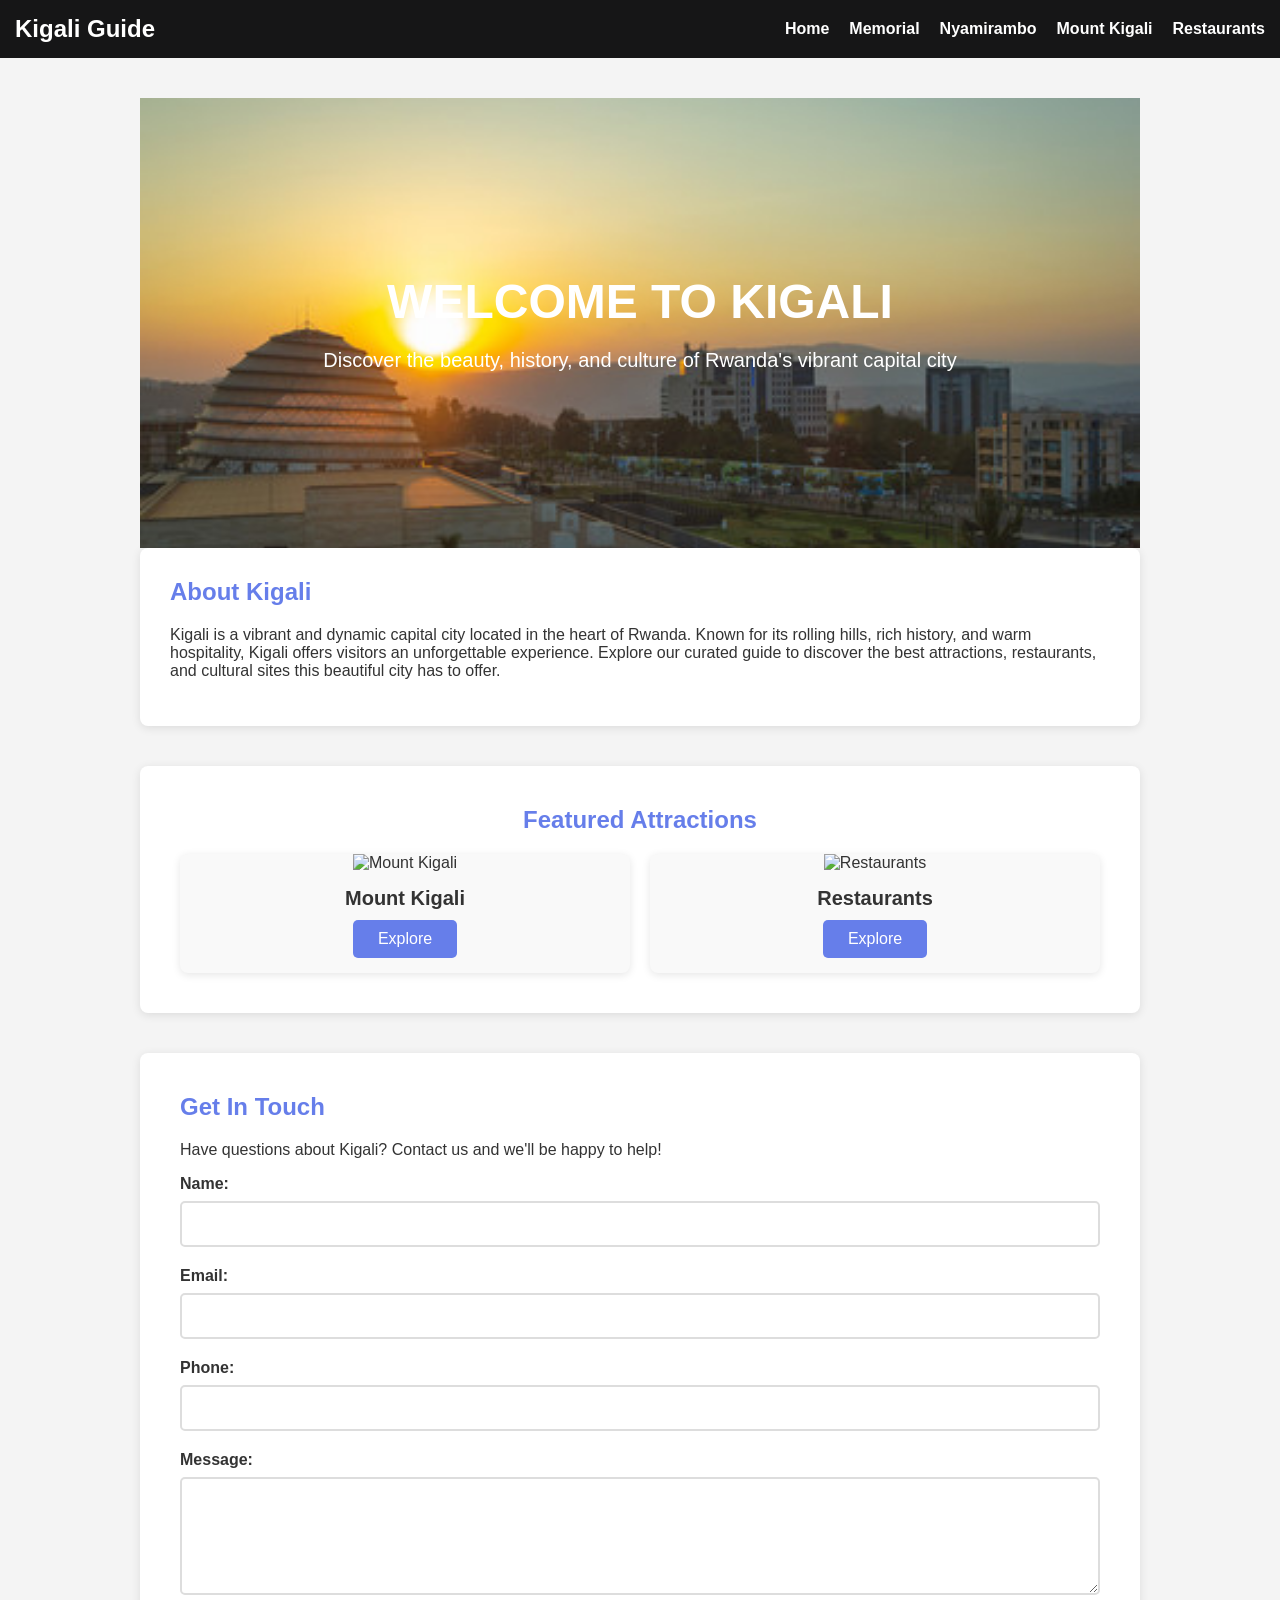
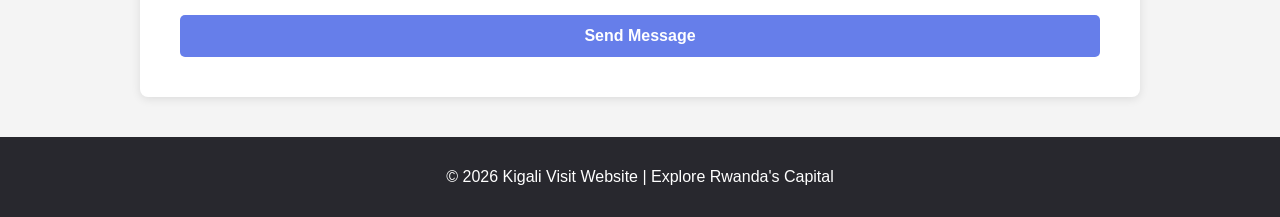
==== index.html @ 748079bb "i made some changes" ====
<!DOCTYPE html>
<html lang="en">
<head>
    <meta charset="UTF-8">
    <title>Kigali Tourism Website</title>
    <link rel="stylesheet" href="index.css">
</head>
<body>

<body>

<div class="page-container">

    <nav>
        <h2>Kigali Guide</h2>
        <div class="links">
            <a href="index.html">Home</a>
            <a href="memorial.html">Memorial</a>
            <a href="nyamirambo.html">Nyamirambo</a>
            <a href="mount.html">Mount Kigali</a>
            <a href="restaurants.html">Restaurants</a>
        </div>
    </nav>

    <main class="home-content">
        <section class="hero">
            <h1>WELCOME TO KIGALI</h1>
            <p>Discover the beauty, history, and culture of Rwanda's vibrant capital city</p>
        </section>

        <section class="content-section">
            <h2>About Kigali</h2>
            <p>Kigali is a vibrant and dynamic capital city located in the heart of Rwanda. Known for its rolling hills, rich history, and warm hospitality, Kigali offers visitors an unforgettable experience. Explore our curated guide to discover the best attractions, restaurants, and cultural sites this beautiful city has to offer.</p>
        </section>

        <section class="attractions-section">
            <h2>Featured Attractions</h2>
            <div class="cards-container">
                <div class="card">
                    <img src="images/mount.jpg" alt="Mount Kigali">
                    <h3>Mount Kigali</h3>
                    <a href="mount.html">Explore</a>
                </div>

                <div class="card">
                    <img src="images/restaurant.jpg" alt="Restaurants">
                    <h3>Restaurants</h3>
                    <a href="restaurants.html">Explore</a>
                </div>
            </div>
        </section>

        <section class="contact-form-section">
            <h2>Get In Touch</h2>
            <p>Have questions about Kigali? Contact us and we'll be happy to help!</p>
            <form class="contact-form">
                <div class="form-group">
                    <label for="name">Name:</label>
                    <input type="text" id="name" name="name" required>
                </div>
                <div class="form-group">
                    <label for="email">Email:</label>
                    <input type="email" id="email" name="email" required>
                </div>
                <div class="form-group">
                    <label for="phone">Phone:</label>
                    <input type="tel" id="phone" name="phone">
                </div>
                <div class="form-group">
                    <label for="message">Message:</label>
                    <textarea id="message" name="message" rows="5" required></textarea>
                </div>
                <button type="submit" class="submit-btn">Send Message</button>
            </form>
        </section>
    </main>
    
    

    <footer>
        <p>© 2026 Kigali Visit Website | Explore Rwanda's Capital</p>
    </footer>

</div>

</body>
---- index.css ----
body {
    font-family: Arial, sans-serif;
    margin: 0;
    background-color: #f4f4f4;
    color: #333;
}


nav {
    display: flex;
    justify-content: space-between;
    align-items: center;
    background-color: #161617;
    padding: 15px;
}

nav h2 {
    color: white;
    margin: 0;
}

nav .links {
    display: flex;
    gap: 20px;
}

nav a {
    color: white;
    text-decoration: none;
    font-weight: bold;
}


nav a:hover {
    color: rgb(133, 186, 222);
}

html, body {
    height: 100%;
    margin: 0;
}


.page-container {
    display: flex;
    flex-direction: column;
    min-height: 100vh;
}


main {
    flex: 1;
    padding: 40px;
    max-width: 1000px;
    margin: 0 auto;
    width: 100%;
}



.hero {
    height: 50vh; 
    background-image: url("kigali/Kigali-image.jpg");
    background-size: cover;
    background-position: center;
    background-repeat: no-repeat;

    /* Center text */
    display: flex;
    flex-direction: column;
    justify-content: center;
    align-items: center;

    text-align: center;
    color: white;
}

.hero h1 {
    font-size: 48px;
    margin: 0 0 20px 0;
}

.hero p {
    font-size: 20px;
    margin: 0;
}

.content-section {
    margin-bottom: 40px;
    background-color: white;
    padding: 30px;
    border-radius: 8px;
    box-shadow: 0 2px 10px rgba(0, 0, 0, 0.1);
}

.content-section h2 {
    color: #667eea;
    margin-top: 0;
}

.attractions-section {
    background-color: white;
    padding: 40px;
    border-radius: 8px;
    box-shadow: 0 2px 10px rgba(0, 0, 0, 0.1);
    margin-bottom: 40px;
}

.attractions-section h2 {
    color: #667eea;
    margin-top: 0;
    text-align: center;
}

.cards-container {
    display: grid;
    grid-template-columns: repeat(auto-fit, minmax(250px, 1fr));
    gap: 20px;
    margin-top: 20px;
}

.card {
    background-color: #f9f9f9;
    border-radius: 8px;
    overflow: hidden;
    box-shadow: 0 2px 8px rgba(0, 0, 0, 0.1);
    transition: transform 0.3s, box-shadow 0.3s;
    text-align: center;
}

.card:hover {
    transform: translateY(-5px);
    box-shadow: 0 4px 15px rgba(0, 0, 0, 0.2);
}

.card img {
    width: 100%;
    height: 200px;
    object-fit: cover;
}

.card .placeholder-image {
    width: 100%;
    height: 200px;
    border: none;
    border-radius: 0;
    margin: 0;
}

.card h3 {
    color: #333;
    padding: 15px 10px 10px 10px;
    margin: 0;
    font-size: 20px;
}

.card a {
    display: inline-block;
    color: white;
    background-color: #667eea;
    padding: 10px 25px;
    border-radius: 5px;
    text-decoration: none;
    margin-bottom: 15px;
    transition: background-color 0.3s;
}

.card a:hover {
    background-color: #764ba2;
}

.contact-form-section {
    background-color: white;
    padding: 40px;
    border-radius: 8px;
    box-shadow: 0 2px 10px rgba(0, 0, 0, 0.1);
}

.contact-form-section h2 {
    color: #667eea;
    margin-top: 0;
}

.contact-form {
    display: flex;
    flex-direction: column;
    gap: 20px;
}

.form-group {
    display: flex;
    flex-direction: column;
}

.form-group label {
    margin-bottom: 8px;
    font-weight: bold;
    color: #333;
}

.form-group input,
.form-group textarea {
    padding: 12px;
    border: 2px solid #ddd;
    border-radius: 5px;
    font-family: Arial, sans-serif;
    font-size: 16px;
    transition: border-color 0.3s;
}

.form-group input:focus,
.form-group textarea:focus {
    outline: none;
    border-color: #667eea;
}

.submit-btn {
    background-color: #667eea;
    color: white;
    padding: 12px 30px;
    border: none;
    border-radius: 5px;
    font-size: 16px;
    font-weight: bold;
    cursor: pointer;
    transition: background-color 0.3s;
}

.submit-btn:hover {
    background-color: #764ba2;
}

/* Placeholder Styles */
.placeholder {
    background-color: #e8e8e8;
    border: 2px dashed #999;
    border-radius: 8px;
    padding: 40px;
    text-align: center;
    color: #666;
    margin: 20px 0;
    font-size: 16px;
}

.placeholder-image {
    background-color: #d3d3d3;
    border: 2px dashed #999;
    border-radius: 8px;
    width: 100%;
    height: 250px;
    display: flex;
    align-items: center;
    justify-content: center;
    color: #999;
    font-size: 18px;
    margin: 10px 0;
}

footer {
    margin-top: auto;
    background-color: #28282e;
    color: white;
    text-align: center;
    padding: 15px;
}
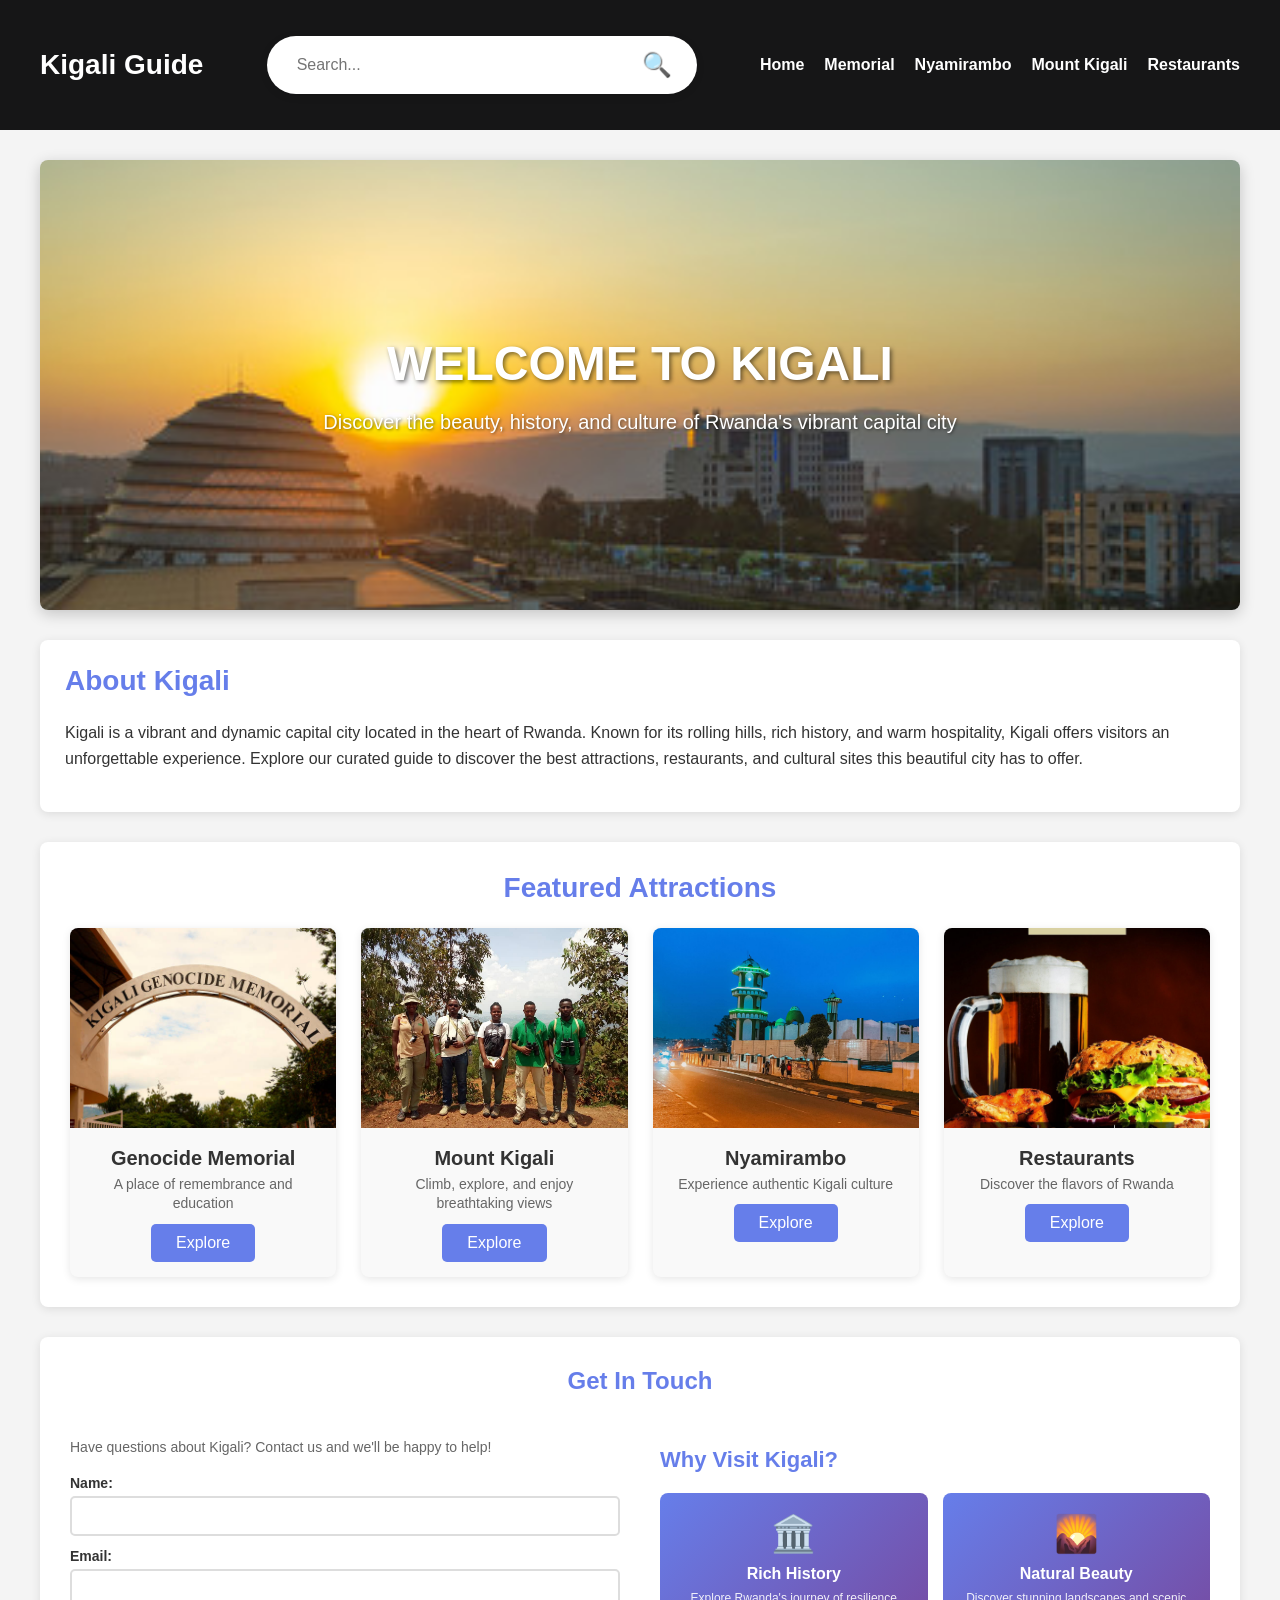
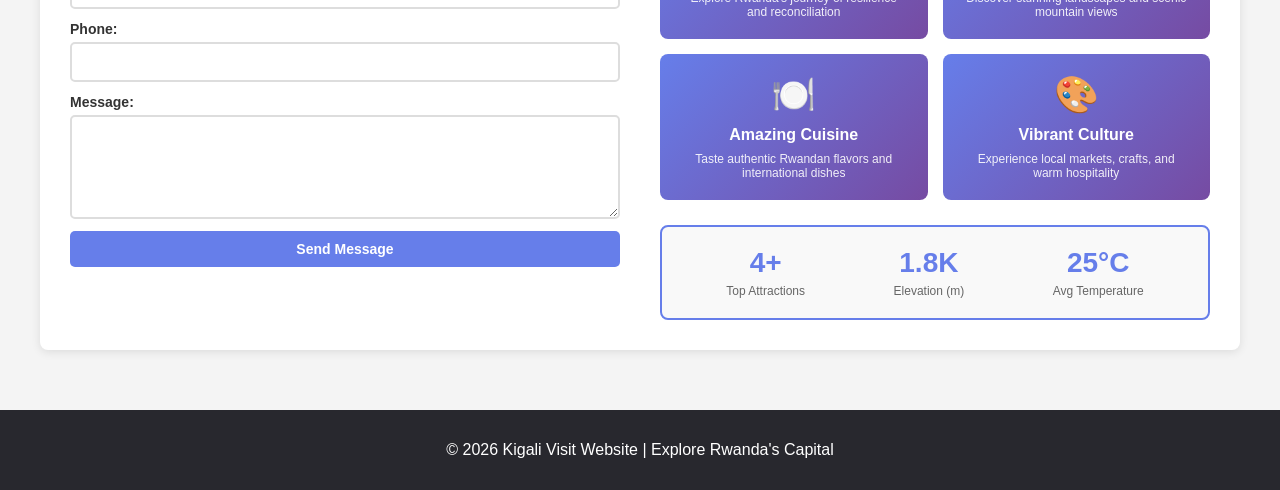
==== commit 9a424ff1: "i made some changes" ====
--- a/index.html
+++ b/index.html
@@ -13,6 +13,10 @@
 
     <nav>
         <h2>Kigali Guide</h2>
+        <div class="search-container">
+            <input type="text" class="search-input" placeholder="Search...">
+            <button class="search-btn">🔍</button>
+        </div>
         <div class="links">
             <a href="index.html">Home</a>
             <a href="memorial.html">Memorial</a>
@@ -37,14 +41,30 @@
             <h2>Featured Attractions</h2>
             <div class="cards-container">
                 <div class="card">
-                    <img src="images/mount.jpg" alt="Mount Kigali">
+                    <img src="images/memorial1-image.jpg" alt="Kigali Genocide Memorial">
+                    <h3>Genocide Memorial</h3>
+                    <p>A place of remembrance and education</p>
+                    <a href="memorial.html">Explore</a>
+                </div>
+
+                <div class="card">
+                    <img src="images/mt-kigali8-image.jpg" alt="Mount Kigali">
                     <h3>Mount Kigali</h3>
+                    <p>Climb, explore, and enjoy breathtaking views</p>
                     <a href="mount.html">Explore</a>
                 </div>
 
                 <div class="card">
-                    <img src="images/restaurant.jpg" alt="Restaurants">
+                    <img src="images/nyamirambo1-image.jpg" alt="Nyamirambo">
+                    <h3>Nyamirambo</h3>
+                    <p>Experience authentic Kigali culture</p>
+                    <a href="nyamirambo.html">Explore</a>
+                </div>
+
+                <div class="card">
+                    <img src="images/burger-beer-saturdays restourent.jpg" alt="Restaurants">
                     <h3>Restaurants</h3>
+                    <p>Discover the flavors of Rwanda</p>
                     <a href="restaurants.html">Explore</a>
                 </div>
             </div>
@@ -52,26 +72,69 @@
 
         <section class="contact-form-section">
             <h2>Get In Touch</h2>
-            <p>Have questions about Kigali? Contact us and we'll be happy to help!</p>
-            <form class="contact-form">
-                <div class="form-group">
-                    <label for="name">Name:</label>
-                    <input type="text" id="name" name="name" required>
+            <div class="form-container">
+                <div class="form-side">
+                    <p>Have questions about Kigali? Contact us and we'll be happy to help!</p>
+                    <form class="contact-form">
+                        <div class="form-group">
+                            <label for="name">Name:</label>
+                            <input type="text" id="name" name="name" required>
+                        </div>
+                        <div class="form-group">
+                            <label for="email">Email:</label>
+                            <input type="email" id="email" name="email" required>
+                        </div>
+                        <div class="form-group">
+                            <label for="phone">Phone:</label>
+                            <input type="tel" id="phone" name="phone">
+                        </div>
+                        <div class="form-group">
+                            <label for="message">Message:</label>
+                            <textarea id="message" name="message" rows="5" required></textarea>
+                        </div>
+                        <button type="submit" class="submit-btn">Send Message</button>
+                    </form>
                 </div>
-                <div class="form-group">
-                    <label for="email">Email:</label>
-                    <input type="email" id="email" name="email" required>
+                <div class="info-side">
+                    <h3>Why Visit Kigali?</h3>
+                    <div class="info-cards">
+                        <div class="info-card">
+                            <div class="icon">🏛️</div>
+                            <h4>Rich History</h4>
+                            <p>Explore Rwanda's journey of resilience and reconciliation</p>
+                        </div>
+                        <div class="info-card">
+                            <div class="icon">🌄</div>
+                            <h4>Natural Beauty</h4>
+                            <p>Discover stunning landscapes and scenic mountain views</p>
+                        </div>
+                        <div class="info-card">
+                            <div class="icon">🍽️</div>
+                            <h4>Amazing Cuisine</h4>
+                            <p>Taste authentic Rwandan flavors and international dishes</p>
+                        </div>
+                        <div class="info-card">
+                            <div class="icon">🎨</div>
+                            <h4>Vibrant Culture</h4>
+                            <p>Experience local markets, crafts, and warm hospitality</p>
+                        </div>
+                    </div>
+                    <div class="quick-stats">
+                        <div class="stat">
+                            <span class="stat-number">4+</span>
+                            <span class="stat-label">Top Attractions</span>
+                        </div>
+                        <div class="stat">
+                            <span class="stat-number">1.8K</span>
+                            <span class="stat-label">Elevation (m)</span>
+                        </div>
+                        <div class="stat">
+                            <span class="stat-number">25°C</span>
+                            <span class="stat-label">Avg Temperature</span>
+                        </div>
+                    </div>
                 </div>
-                <div class="form-group">
-                    <label for="phone">Phone:</label>
-                    <input type="tel" id="phone" name="phone">
-                </div>
-                <div class="form-group">
-                    <label for="message">Message:</label>
-                    <textarea id="message" name="message" rows="5" required></textarea>
-                </div>
-                <button type="submit" class="submit-btn">Send Message</button>
-            </form>
+            </div>
         </section>
     </main>
     
--- a/index.css
+++ b/index.css
@@ -12,23 +12,68 @@
     justify-content: space-between;
     align-items: center;
     background-color: #161617;
-    padding: 15px;
+    padding: 25px 40px;
+    min-height: 80px;
+    gap: 30px;
 }
 
 nav h2 {
     color: white;
     margin: 0;
+    font-size: 28px;
+    white-space: nowrap;
+}
+
+.search-container {
+    display: flex;
+    align-items: center;
+    background-color: white;
+    border-radius: 50px;
+    padding: 8px 15px;
+    width: 400px;
+    box-shadow: 0 2px 8px rgba(0, 0, 0, 0.1);
+    margin: 0 20px;
+}
+
+.search-input {
+    border: none;
+    outline: none;
+    flex: 1;
+    padding: 12px 15px;
+    font-size: 16px;
+    background: transparent;
+}
+
+.search-btn {
+    background: none;
+    border: none;
+    font-size: 24px;
+    cursor: pointer;
+    padding: 5px 10px;
+    transition: transform 0.2s;
+}
+
+.search-btn:hover {
+    transform: scale(1.1);
 }
 
 nav .links {
     display: flex;
     gap: 20px;
+    flex-wrap: nowrap;
 }
 
 nav a {
     color: white;
     text-decoration: none;
     font-weight: bold;
+    white-space: nowrap;
+}
+
+nav a {
+    color: white;
+    text-decoration: none;
+    font-weight: bold;
 }
 
 
@@ -51,8 +96,8 @@
 
 main {
     flex: 1;
-    padding: 40px;
-    max-width: 1000px;
+    padding: 30px 20px;
+    max-width: 1200px;
     margin: 0 auto;
     width: 100%;
 }
@@ -74,22 +119,27 @@
 
     text-align: center;
     color: white;
+    margin-bottom: 30px;
+    border-radius: 8px;
+    box-shadow: 0 4px 15px rgba(0, 0, 0, 0.2);
 }
 
 .hero h1 {
     font-size: 48px;
     margin: 0 0 20px 0;
+    text-shadow: 2px 2px 4px rgba(0, 0, 0, 0.5);
 }
 
 .hero p {
     font-size: 20px;
     margin: 0;
+    text-shadow: 1px 1px 3px rgba(0, 0, 0, 0.5);
 }
 
 .content-section {
-    margin-bottom: 40px;
+    margin-bottom: 30px;
     background-color: white;
-    padding: 30px;
+    padding: 25px;
     border-radius: 8px;
     box-shadow: 0 2px 10px rgba(0, 0, 0, 0.1);
 }
@@ -97,26 +147,33 @@
 .content-section h2 {
     color: #667eea;
     margin-top: 0;
+    font-size: 28px;
+}
+
+.content-section p {
+    line-height: 1.6;
+    font-size: 16px;
 }
 
 .attractions-section {
     background-color: white;
-    padding: 40px;
+    padding: 30px;
     border-radius: 8px;
     box-shadow: 0 2px 10px rgba(0, 0, 0, 0.1);
-    margin-bottom: 40px;
+    margin-bottom: 30px;
 }
 
 .attractions-section h2 {
     color: #667eea;
     margin-top: 0;
     text-align: center;
+    font-size: 28px;
 }
 
 .cards-container {
     display: grid;
     grid-template-columns: repeat(auto-fit, minmax(250px, 1fr));
-    gap: 20px;
+    gap: 25px;
     margin-top: 20px;
 }
 
@@ -150,9 +207,17 @@
 
 .card h3 {
     color: #333;
-    padding: 15px 10px 10px 10px;
+    padding: 15px 10px 5px 10px;
     margin: 0;
     font-size: 20px;
+}
+
+.card p {
+    color: #666;
+    padding: 0 15px 10px 15px;
+    margin: 0;
+    font-size: 14px;
+    line-height: 1.4;
 }
 
 .card a {
@@ -172,20 +237,36 @@
 
 .contact-form-section {
     background-color: white;
-    padding: 40px;
+    padding: 30px;
     border-radius: 8px;
     box-shadow: 0 2px 10px rgba(0, 0, 0, 0.1);
+    margin-bottom: 30px;
 }
 
 .contact-form-section h2 {
     color: #667eea;
     margin-top: 0;
+    font-size: 24px;
+    text-align: center;
+    margin-bottom: 30px;
+}
+
+.form-container {
+    display: grid;
+    grid-template-columns: 1fr 1fr;
+    gap: 40px;
+}
+
+.form-side p {
+    color: #666;
+    margin-bottom: 20px;
+    font-size: 14px;
 }
 
 .contact-form {
     display: flex;
     flex-direction: column;
-    gap: 20px;
+    gap: 12px;
 }
 
 .form-group {
@@ -194,18 +275,19 @@
 }
 
 .form-group label {
-    margin-bottom: 8px;
+    margin-bottom: 5px;
     font-weight: bold;
     color: #333;
+    font-size: 14px;
 }
 
 .form-group input,
 .form-group textarea {
-    padding: 12px;
+    padding: 10px;
     border: 2px solid #ddd;
     border-radius: 5px;
     font-family: Arial, sans-serif;
-    font-size: 16px;
+    font-size: 14px;
     transition: border-color 0.3s;
 }
 
@@ -215,13 +297,17 @@
     border-color: #667eea;
 }
 
+.form-group textarea {
+    resize: vertical;
+}
+
 .submit-btn {
     background-color: #667eea;
     color: white;
-    padding: 12px 30px;
+    padding: 10px 25px;
     border: none;
     border-radius: 5px;
-    font-size: 16px;
+    font-size: 14px;
     font-weight: bold;
     cursor: pointer;
     transition: background-color 0.3s;
@@ -229,6 +315,91 @@
 
 .submit-btn:hover {
     background-color: #764ba2;
+}
+
+.info-side h3 {
+    color: #667eea;
+    margin-bottom: 20px;
+    font-size: 22px;
+}
+
+.info-cards {
+    display: grid;
+    grid-template-columns: 1fr 1fr;
+    gap: 15px;
+    margin-bottom: 25px;
+}
+
+.info-card {
+    background: linear-gradient(135deg, #667eea 0%, #764ba2 100%);
+    color: white;
+    padding: 20px;
+    border-radius: 8px;
+    text-align: center;
+    transition: transform 0.3s;
+}
+
+.info-card:hover {
+    transform: translateY(-5px);
+}
+
+.info-card .icon {
+    font-size: 36px;
+    margin-bottom: 10px;
+}
+
+.info-card h4 {
+    margin: 0 0 8px 0;
+    font-size: 16px;
+}
+
+.info-card p {
+    margin: 0;
+    font-size: 12px;
+    opacity: 0.9;
+}
+
+.quick-stats {
+    display: flex;
+    justify-content: space-around;
+    background-color: #f9f9f9;
+    padding: 20px;
+    border-radius: 8px;
+    border: 2px solid #667eea;
+}
+
+.stat {
+    text-align: center;
+}
+
+.stat-number {
+    display: block;
+    font-size: 28px;
+    font-weight: bold;
+    color: #667eea;
+    margin-bottom: 5px;
+}
+
+.stat-label {
+    display: block;
+    font-size: 12px;
+    color: #666;
+}
+
+@media (max-width: 768px) {
+    .form-container {
+        grid-template-columns: 1fr;
+        gap: 30px;
+    }
+    
+    .info-cards {
+        grid-template-columns: 1fr;
+    }
+    
+    .quick-stats {
+        flex-direction: column;
+        gap: 15px;
+    }
 }
 
 /* Placeholder Styles */
@@ -236,11 +407,11 @@
     background-color: #e8e8e8;
     border: 2px dashed #999;
     border-radius: 8px;
-    padding: 40px;
+    padding: 20px;
     text-align: center;
     color: #666;
-    margin: 20px 0;
-    font-size: 16px;
+    margin: 15px 0;
+    font-size: 14px;
 }
 
 .placeholder-image {
@@ -248,12 +419,12 @@
     border: 2px dashed #999;
     border-radius: 8px;
     width: 100%;
-    height: 250px;
+    height: 180px;
     display: flex;
     align-items: center;
     justify-content: center;
     color: #999;
-    font-size: 18px;
+    font-size: 16px;
     margin: 10px 0;
 }
 
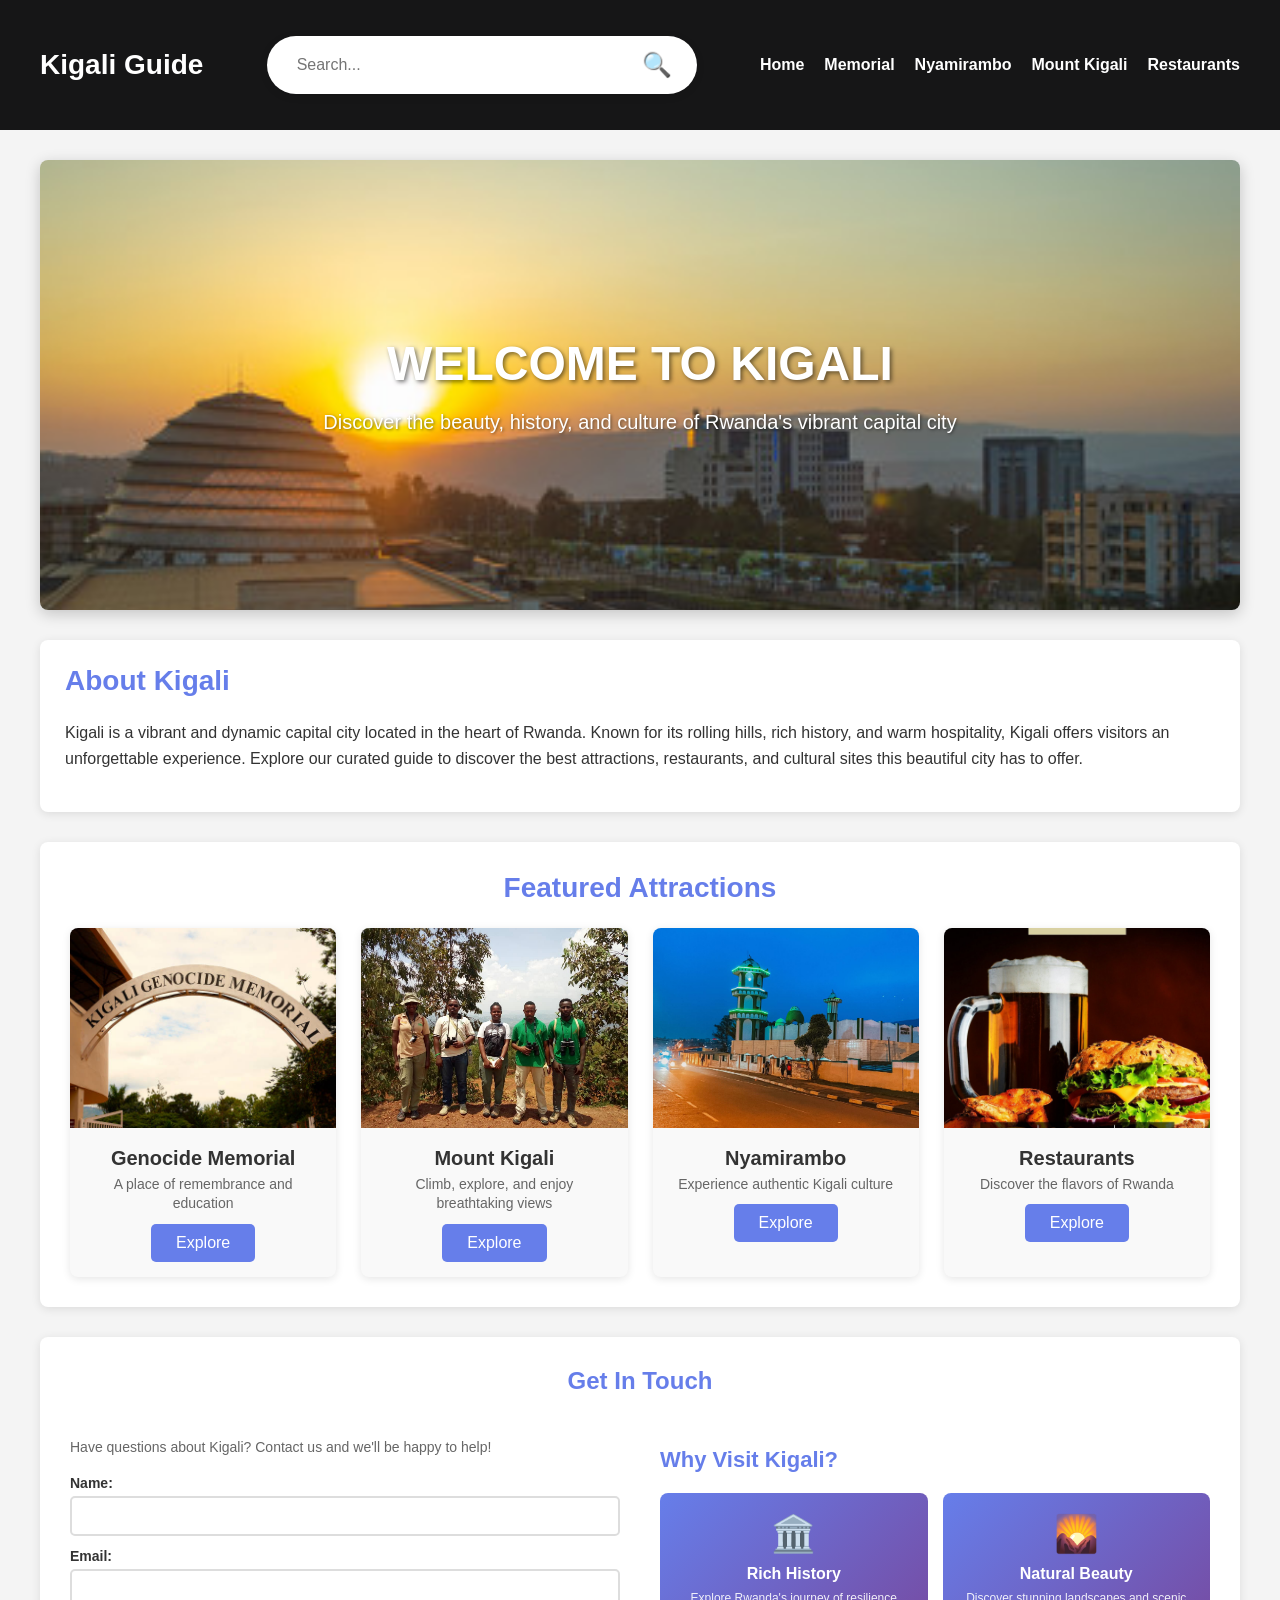
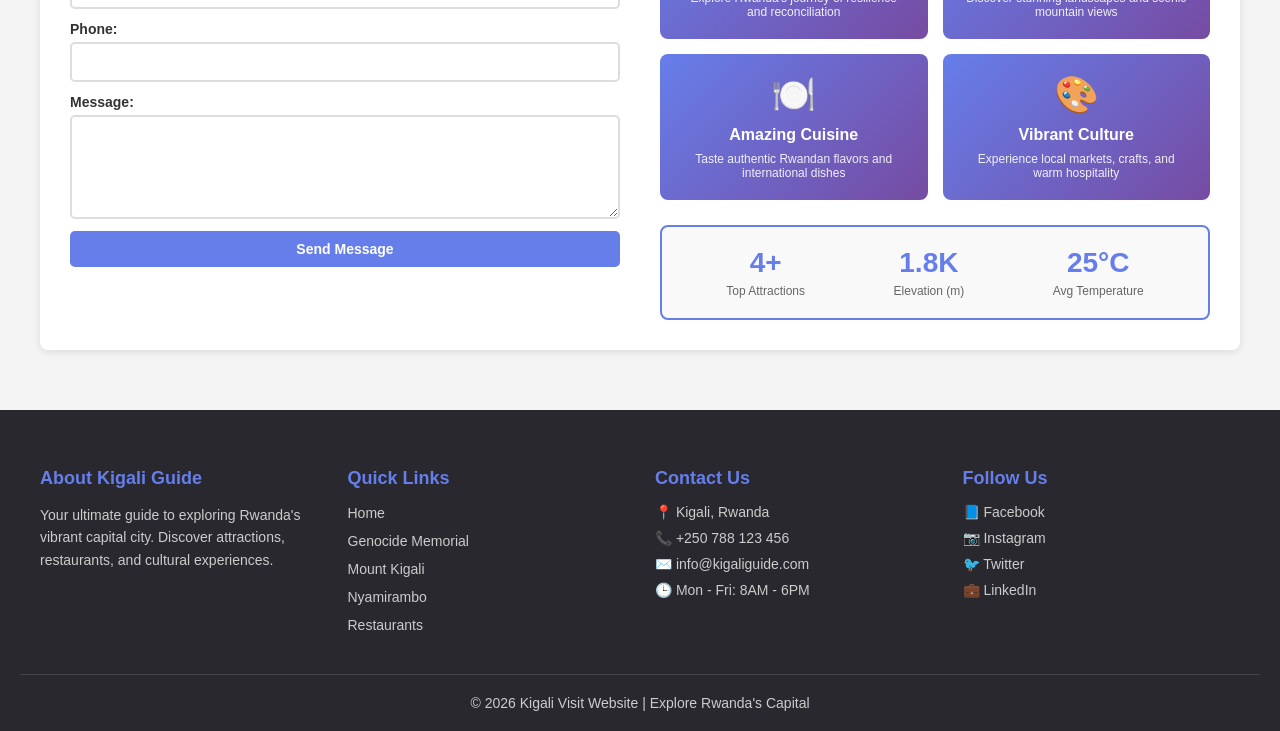
==== commit d5f5d777: "i made some changes" ====
--- a/index.html
+++ b/index.html
@@ -141,7 +141,46 @@
     
 
     <footer>
-        <p>© 2026 Kigali Visit Website | Explore Rwanda's Capital</p>
+        <div class="footer-content">
+            <div class="footer-section">
+                <h3>About Kigali Guide</h3>
+                <p>Your ultimate guide to exploring Rwanda's vibrant capital city. Discover attractions, restaurants, and cultural experiences.</p>
+            </div>
+            
+            <div class="footer-section">
+                <h3>Quick Links</h3>
+                <ul class="footer-links">
+                    <li><a href="index.html">Home</a></li>
+                    <li><a href="memorial.html">Genocide Memorial</a></li>
+                    <li><a href="mount.html">Mount Kigali</a></li>
+                    <li><a href="nyamirambo.html">Nyamirambo</a></li>
+                    <li><a href="restaurants.html">Restaurants</a></li>
+                </ul>
+            </div>
+            
+            <div class="footer-section">
+                <h3>Contact Us</h3>
+                <ul class="footer-contact">
+                    <li>📍 Kigali, Rwanda</li>
+                    <li>📞 +250 788 123 456</li>
+                    <li>✉️ info@kigaliguide.com</li>
+                    <li>🕒 Mon - Fri: 8AM - 6PM</li>
+                </ul>
+            </div>
+            
+            <div class="footer-section">
+                <h3>Follow Us</h3>
+                <div class="social-media">
+                    <a href="#" class="social-icon">📘 Facebook</a>
+                    <a href="#" class="social-icon">📷 Instagram</a>
+                    <a href="#" class="social-icon">🐦 Twitter</a>
+                    <a href="#" class="social-icon">💼 LinkedIn</a>
+                </div>
+            </div>
+        </div>
+        <div class="footer-bottom">
+            <p>© 2026 Kigali Visit Website | Explore Rwanda's Capital</p>
+        </div>
     </footer>
 
 </div>
--- a/index.css
+++ b/index.css
@@ -432,6 +432,96 @@
     margin-top: auto;
     background-color: #28282e;
     color: white;
-    text-align: center;
-    padding: 15px;
-}
+    padding: 40px 20px 20px 20px;
+}
+
+.footer-content {
+    max-width: 1200px;
+    margin: 0 auto;
+    display: grid;
+    grid-template-columns: repeat(auto-fit, minmax(250px, 1fr));
+    gap: 30px;
+    margin-bottom: 30px;
+}
+
+.footer-section h3 {
+    color: #667eea;
+    margin-bottom: 15px;
+    font-size: 18px;
+}
+
+.footer-section p {
+    line-height: 1.6;
+    font-size: 14px;
+    color: #ccc;
+}
+
+.footer-links {
+    list-style: none;
+    padding: 0;
+    margin: 0;
+}
+
+.footer-links li {
+    margin-bottom: 10px;
+}
+
+.footer-links a {
+    color: #ccc;
+    text-decoration: none;
+    font-size: 14px;
+    transition: color 0.3s;
+}
+
+.footer-links a:hover {
+    color: #667eea;
+}
+
+.footer-contact {
+    list-style: none;
+    padding: 0;
+    margin: 0;
+}
+
+.footer-contact li {
+    margin-bottom: 10px;
+    font-size: 14px;
+    color: #ccc;
+}
+
+.social-media {
+    display: flex;
+    flex-direction: column;
+    gap: 10px;
+}
+
+.social-icon {
+    color: #ccc;
+    text-decoration: none;
+    font-size: 14px;
+    transition: color 0.3s;
+    display: inline-block;
+}
+
+.social-icon:hover {
+    color: #667eea;
+}
+
+.footer-bottom {
+    text-align: center;
+    padding-top: 20px;
+    border-top: 1px solid #444;
+}
+
+.footer-bottom p {
+    margin: 0;
+    font-size: 14px;
+    color: #ccc;
+}
+
+@media (max-width: 768px) {
+    .footer-content {
+        grid-template-columns: 1fr;
+        gap: 25px;
+    }
+}
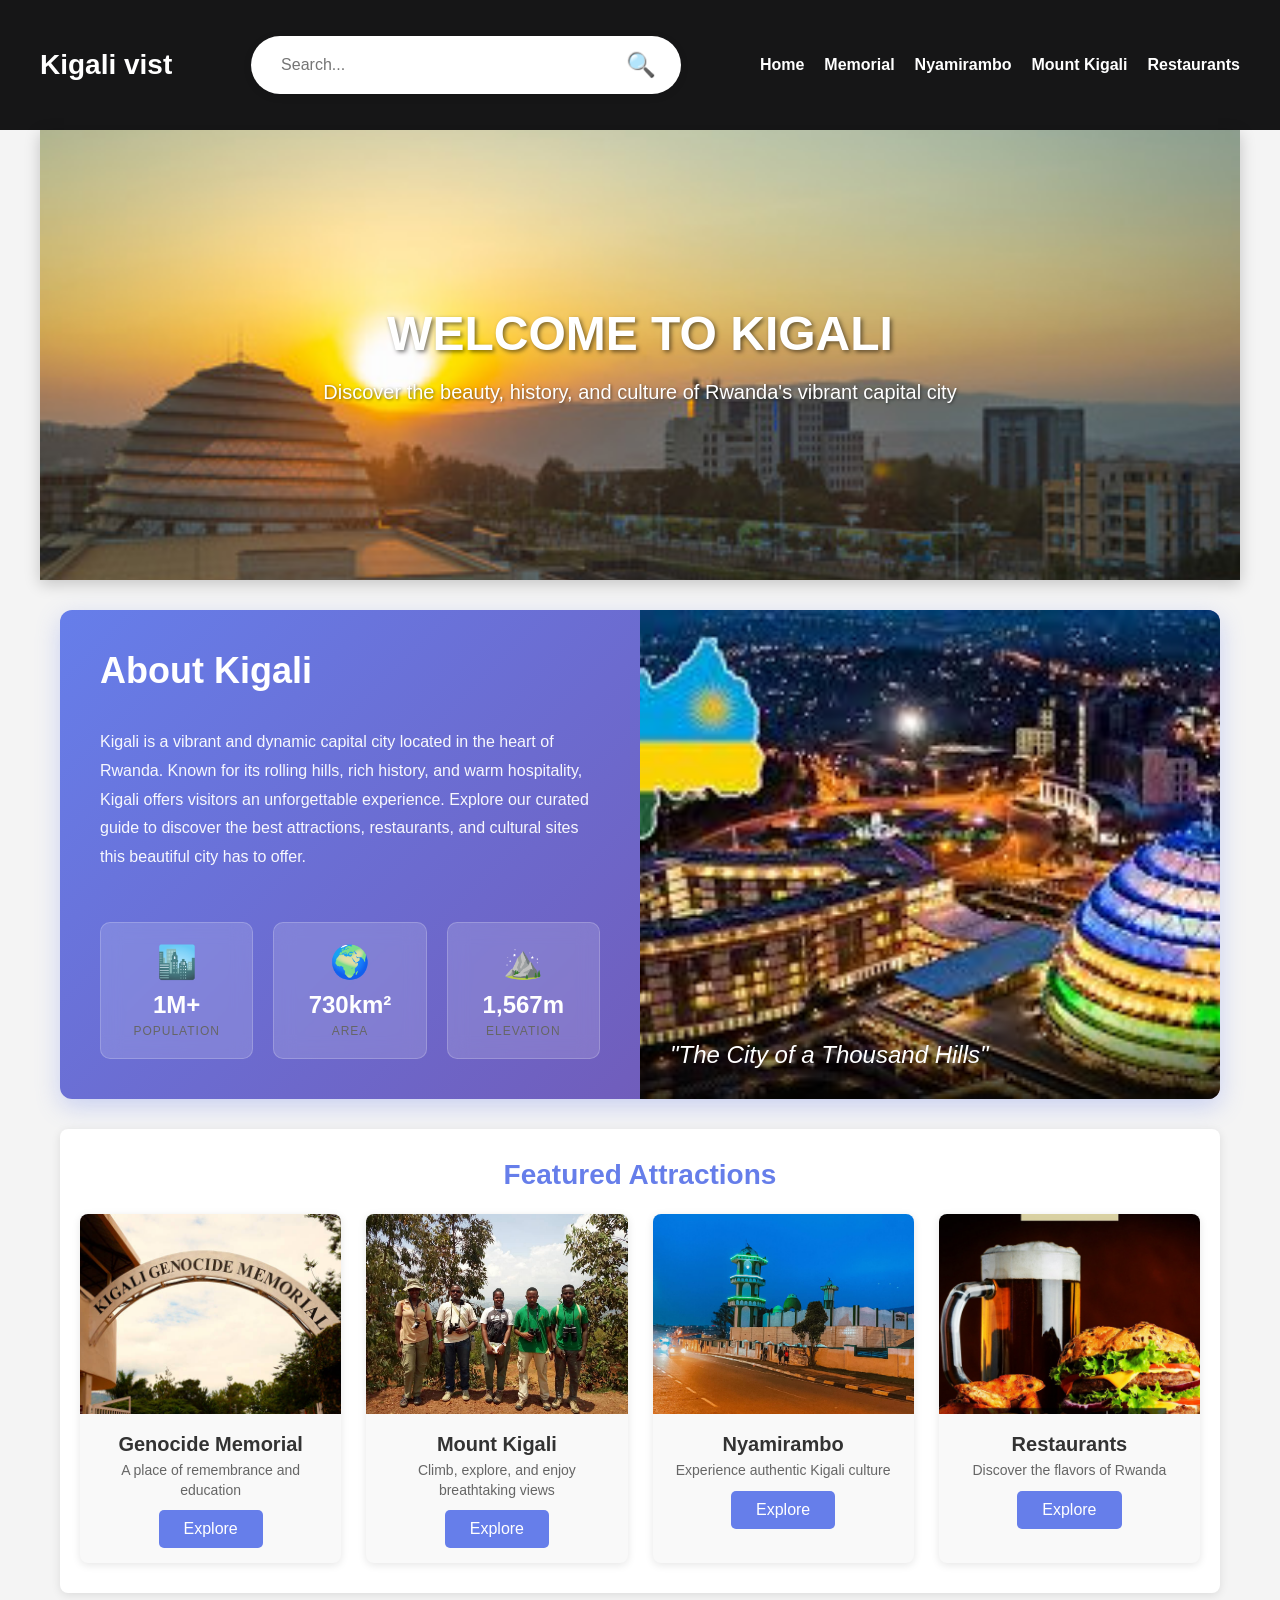
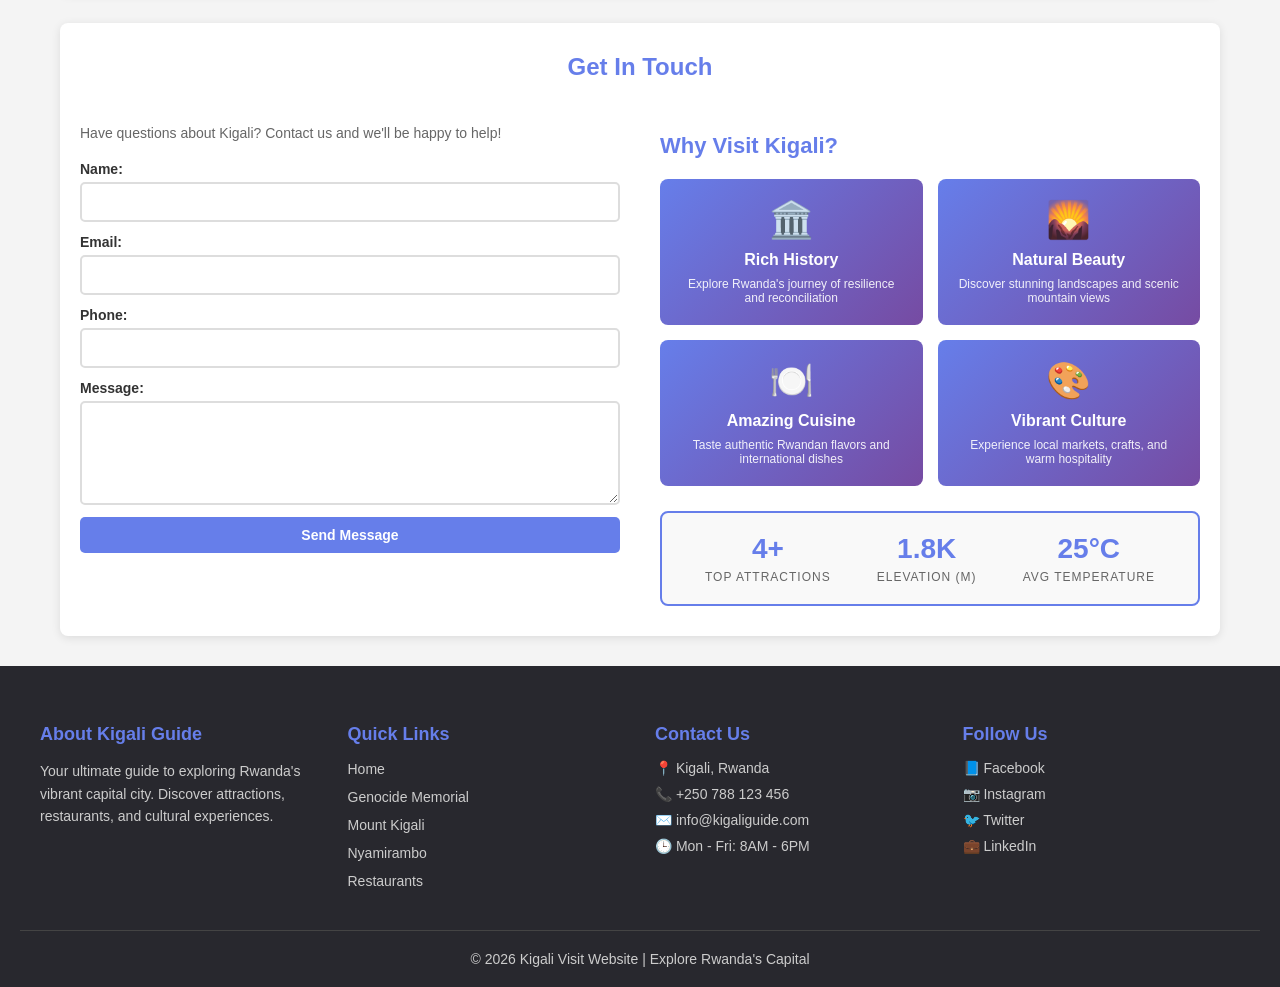
==== commit 6b41eb38: "i added responsivenes , deployment and other small changes" ====
--- a/index.html
+++ b/index.html
@@ -2,7 +2,7 @@
 <html lang="en">
 <head>
     <meta charset="UTF-8">
-    <title>Kigali Tourism Website</title>
+    <title>Kigali vist website</title>
     <link rel="stylesheet" href="index.css">
 </head>
 <body>
@@ -12,7 +12,7 @@
 <div class="page-container">
 
     <nav>
-        <h2>Kigali Guide</h2>
+        <h2>Kigali vist</h2>
         <div class="search-container">
             <input type="text" class="search-input" placeholder="Search...">
             <button class="search-btn">🔍</button>
@@ -33,8 +33,35 @@
         </section>
 
         <section class="content-section">
-            <h2>About Kigali</h2>
-            <p>Kigali is a vibrant and dynamic capital city located in the heart of Rwanda. Known for its rolling hills, rich history, and warm hospitality, Kigali offers visitors an unforgettable experience. Explore our curated guide to discover the best attractions, restaurants, and cultural sites this beautiful city has to offer.</p>
+            <div class="about-container">
+                <div class="about-text">
+                    <h2>About Kigali</h2>
+                    <p>Kigali is a vibrant and dynamic capital city located in the heart of Rwanda. Known for its rolling hills, rich history, and warm hospitality, Kigali offers visitors an unforgettable experience. Explore our curated guide to discover the best attractions, restaurants, and cultural sites this beautiful city has to offer.</p>
+                    <div class="stats-row">
+                        <div class="stat-box">
+                            <span class="stat-icon">🏙️</span>
+                            <span class="stat-value">1M+</span>
+                            <span class="stat-label">Population</span>
+                        </div>
+                        <div class="stat-box">
+                            <span class="stat-icon">🌍</span>
+                            <span class="stat-value">730km²</span>
+                            <span class="stat-label">Area</span>
+                        </div>
+                        <div class="stat-box">
+                            <span class="stat-icon">⛰️</span>
+                            <span class="stat-value">1,567m</span>
+                            <span class="stat-label">Elevation</span>
+                        </div>
+                    </div>
+                </div>
+                <div class="about-image">
+                    <img src="images/kugali2 -image.jpg" alt="Kigali City View">
+                    <div class="image-overlay">
+                        <p>"The City of a Thousand Hills"</p>
+                    </div>
+                </div>
+            </div>
         </section>
 
         <section class="attractions-section">
--- a/index.css
+++ b/index.css
@@ -96,13 +96,10 @@
 
 main {
     flex: 1;
-    padding: 30px 20px;
     max-width: 1200px;
     margin: 0 auto;
     width: 100%;
 }
-
-
 
 .hero {
     height: 50vh; 
@@ -111,7 +108,6 @@
     background-position: center;
     background-repeat: no-repeat;
 
-    /* Center text */
     display: flex;
     flex-direction: column;
     justify-content: center;
@@ -119,8 +115,7 @@
 
     text-align: center;
     color: white;
-    margin-bottom: 30px;
-    border-radius: 8px;
+    border-radius: 0;
     box-shadow: 0 4px 15px rgba(0, 0, 0, 0.2);
 }
 
@@ -137,30 +132,126 @@
 }
 
 .content-section {
+    margin: 30px 20px;
+    background: linear-gradient(135deg, #667eea 0%, #764ba2 100%);
+    padding: 0;
+    border-radius: 12px;
+    box-shadow: 0 8px 25px rgba(102, 126, 234, 0.3);
+    overflow: hidden;
+}
+
+.about-container {
+    display: grid;
+    grid-template-columns: 1fr 1fr;
+    gap: 0;
+    min-height: 400px;
+}
+
+.about-text {
+    padding: 40px;
+    color: white;
+    display: flex;
+    flex-direction: column;
+    justify-content: center;
+}
+
+.about-text h2 {
+    color: white;
+    margin-top: 0;
+    font-size: 36px;
+    margin-bottom: 20px;
+}
+
+.about-text p {
+    line-height: 1.8;
+    font-size: 16px;
     margin-bottom: 30px;
+    color: rgba(255, 255, 255, 0.95);
+}
+
+.stats-row {
+    display: flex;
+    gap: 20px;
+    margin-top: 20px;
+}
+
+.stat-box {
+    flex: 1;
+    background: rgba(255, 255, 255, 0.15);
+    backdrop-filter: blur(10px);
+    padding: 20px;
+    border-radius: 10px;
+    text-align: center;
+    border: 1px solid rgba(255, 255, 255, 0.2);
+    transition: transform 0.3s, background 0.3s;
+}
+
+.stat-box:hover {
+    transform: translateY(-5px);
+    background: rgba(255, 255, 255, 0.25);
+}
+
+.stat-icon {
+    font-size: 32px;
+    display: block;
+    margin-bottom: 10px;
+}
+
+.stat-value {
+    display: block;
+    font-size: 24px;
+    font-weight: bold;
+    color: white;
+    margin-bottom: 5px;
+}
+
+.stat-label {
+    display: block;
+    font-size: 12px;
+    color: rgba(255, 255, 255, 0.9);
+    text-transform: uppercase;
+    letter-spacing: 1px;
+}
+
+.about-image {
+    position: relative;
+    overflow: hidden;
+}
+
+.about-image img {
+    width: 100%;
+    height: 100%;
+    object-fit: cover;
+    transition: transform 0.5s;
+}
+
+.about-image:hover img {
+    transform: scale(1.1);
+}
+
+.image-overlay {
+    position: absolute;
+    bottom: 0;
+    left: 0;
+    right: 0;
+    background: linear-gradient(to top, rgba(0,0,0,0.8), transparent);
+    padding: 30px;
+    color: white;
+}
+
+.image-overlay p {
+    margin: 0;
+    font-size: 24px;
+    font-style: italic;
+    font-weight: 300;
+}
+
+.attractions-section {
     background-color: white;
-    padding: 25px;
+    padding: 30px 20px;
     border-radius: 8px;
     box-shadow: 0 2px 10px rgba(0, 0, 0, 0.1);
-}
-
-.content-section h2 {
-    color: #667eea;
-    margin-top: 0;
-    font-size: 28px;
-}
-
-.content-section p {
-    line-height: 1.6;
-    font-size: 16px;
-}
-
-.attractions-section {
-    background-color: white;
-    padding: 30px;
-    border-radius: 8px;
-    box-shadow: 0 2px 10px rgba(0, 0, 0, 0.1);
-    margin-bottom: 30px;
+    margin: 30px 20px;
 }
 
 .attractions-section h2 {
@@ -172,7 +263,7 @@
 
 .cards-container {
     display: grid;
-    grid-template-columns: repeat(auto-fit, minmax(250px, 1fr));
+    grid-template-columns: repeat(4, 1fr);
     gap: 25px;
     margin-top: 20px;
 }
@@ -237,10 +328,10 @@
 
 .contact-form-section {
     background-color: white;
-    padding: 30px;
+    padding: 30px 20px;
     border-radius: 8px;
     box-shadow: 0 2px 10px rgba(0, 0, 0, 0.1);
-    margin-bottom: 30px;
+    margin: 30px 20px;
 }
 
 .contact-form-section h2 {
@@ -402,7 +493,6 @@
     }
 }
 
-/* Placeholder Styles */
 .placeholder {
     background-color: #e8e8e8;
     border: 2px dashed #999;
@@ -525,3 +615,125 @@
         gap: 25px;
     }
 }
+
+
+@media (max-width: 768px) {
+    nav {
+        flex-direction: column;
+        padding: 15px;
+        gap: 15px;
+    }
+    
+    nav h2 {
+        font-size: 22px;
+    }
+    
+    .search-container {
+        width: 100%;
+        margin: 0;
+    }
+    
+    nav .links {
+        flex-wrap: wrap;
+        justify-content: center;
+        gap: 10px;
+    }
+    
+    nav a {
+        font-size: 14px;
+        padding: 6px 12px;
+    }
+    
+    main {
+        padding: 20px 15px;
+    }
+    
+    .hero {
+        height: 40vh;
+        padding: 30px 20px;
+    }
+    
+    .hero h1 {
+        font-size: 32px;
+    }
+    
+    .hero p {
+        font-size: 16px;
+    }
+    
+    .about-container {
+        grid-template-columns: 1fr;
+    }
+    
+    .about-text {
+        padding: 30px 20px;
+    }
+    
+    .about-text h2 {
+        font-size: 28px;
+    }
+    
+    .stats-row {
+        flex-direction: column;
+        gap: 15px;
+    }
+    
+    .about-image {
+        min-height: 300px;
+    }
+    
+    .content-section,
+    .attractions-section,
+    .contact-form-section {
+        padding: 20px;
+        margin: 20px 10px;
+    }
+    
+    .content-section h2,
+    .attractions-section h2 {
+        font-size: 22px;
+    }
+    
+    .cards-container {
+        grid-template-columns: repeat(2, 1fr);
+        gap: 15px;
+    }
+    
+    .form-container {
+        grid-template-columns: 1fr;
+        gap: 25px;
+    }
+    
+    .info-cards {
+        grid-template-columns: 1fr;
+    }
+    
+    .quick-stats {
+        flex-direction: column;
+        gap: 15px;
+    }
+}
+
+@media (max-width: 480px) {
+    .hero h1 {
+        font-size: 24px;
+    }
+    
+    .hero p {
+        font-size: 14px;
+    }
+    
+    .card h3 {
+        font-size: 18px;
+    }
+    
+    .cards-container {
+        grid-template-columns: 1fr;
+        gap: 15px;
+    }
+    
+    .footer-content {
+        grid-template-columns: 1fr;
+        gap: 20px;
+    }
+}
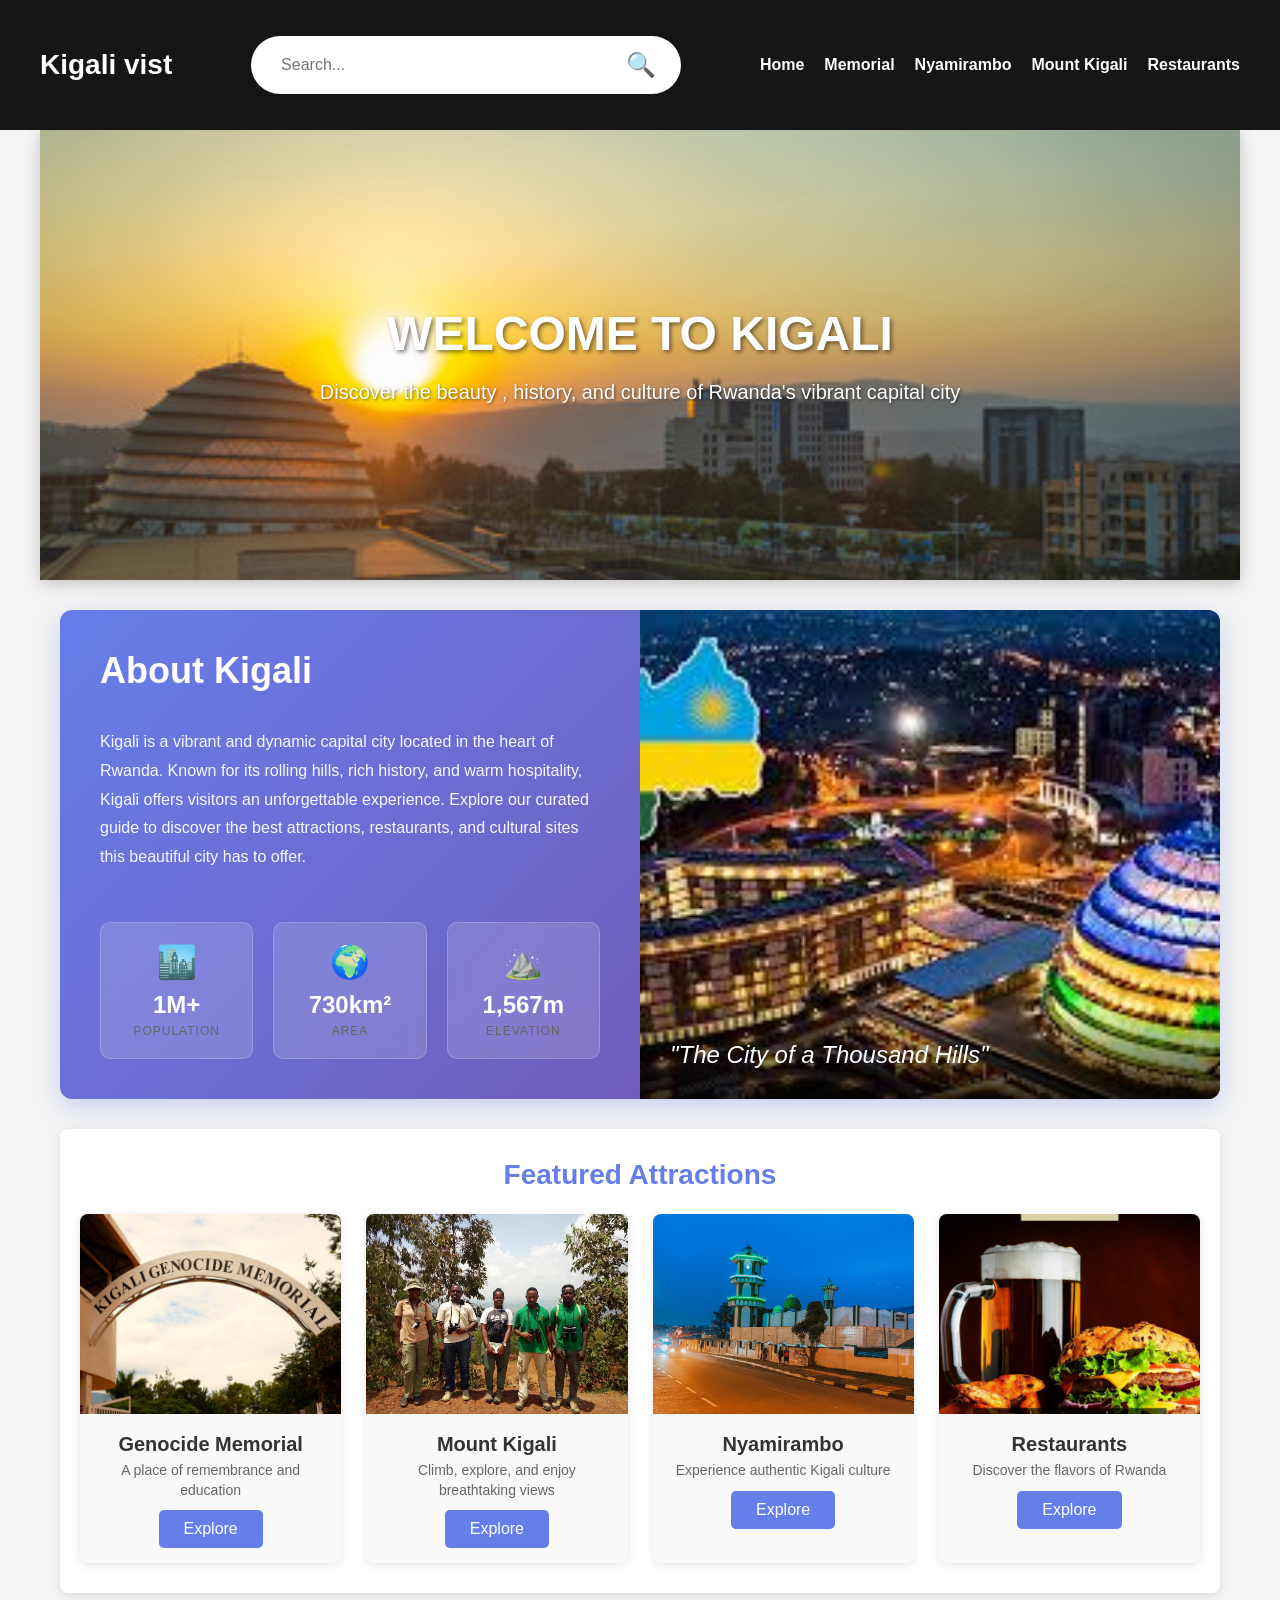
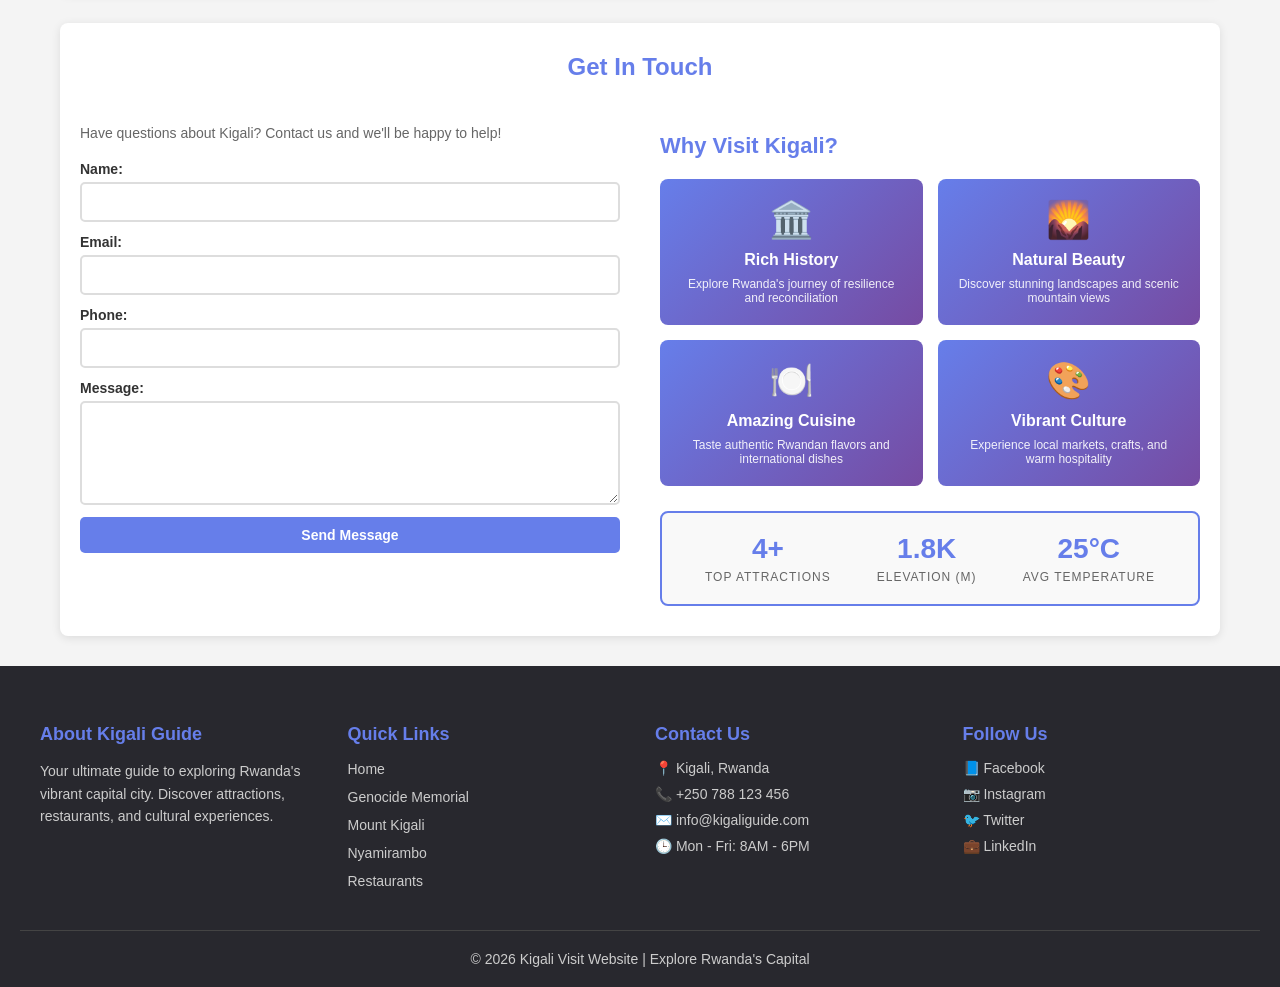
==== commit 2c1d3e54: "update website" ====
--- a/index.html
+++ b/index.html
@@ -12,7 +12,7 @@
 <div class="page-container">
 
     <nav>
-        <h2>Kigali vist</h2>
+        <h2>Kigali vist </h2>
         <div class="search-container">
             <input type="text" class="search-input" placeholder="Search...">
             <button class="search-btn">🔍</button>
@@ -29,7 +29,7 @@
     <main class="home-content">
         <section class="hero">
             <h1>WELCOME TO KIGALI</h1>
-            <p>Discover the beauty, history, and culture of Rwanda's vibrant capital city</p>
+            <p>Discover the beauty , history, and culture of Rwanda's vibrant capital city</p>
         </section>
 
         <section class="content-section">
--- a/index.css
+++ b/index.css
@@ -529,7 +529,7 @@
     max-width: 1200px;
     margin: 0 auto;
     display: grid;
-    grid-template-columns: repeat(auto-fit, minmax(250px, 1fr));
+    grid-template-columns: repeat(4, 1fr);
     gap: 30px;
     margin-bottom: 30px;
 }
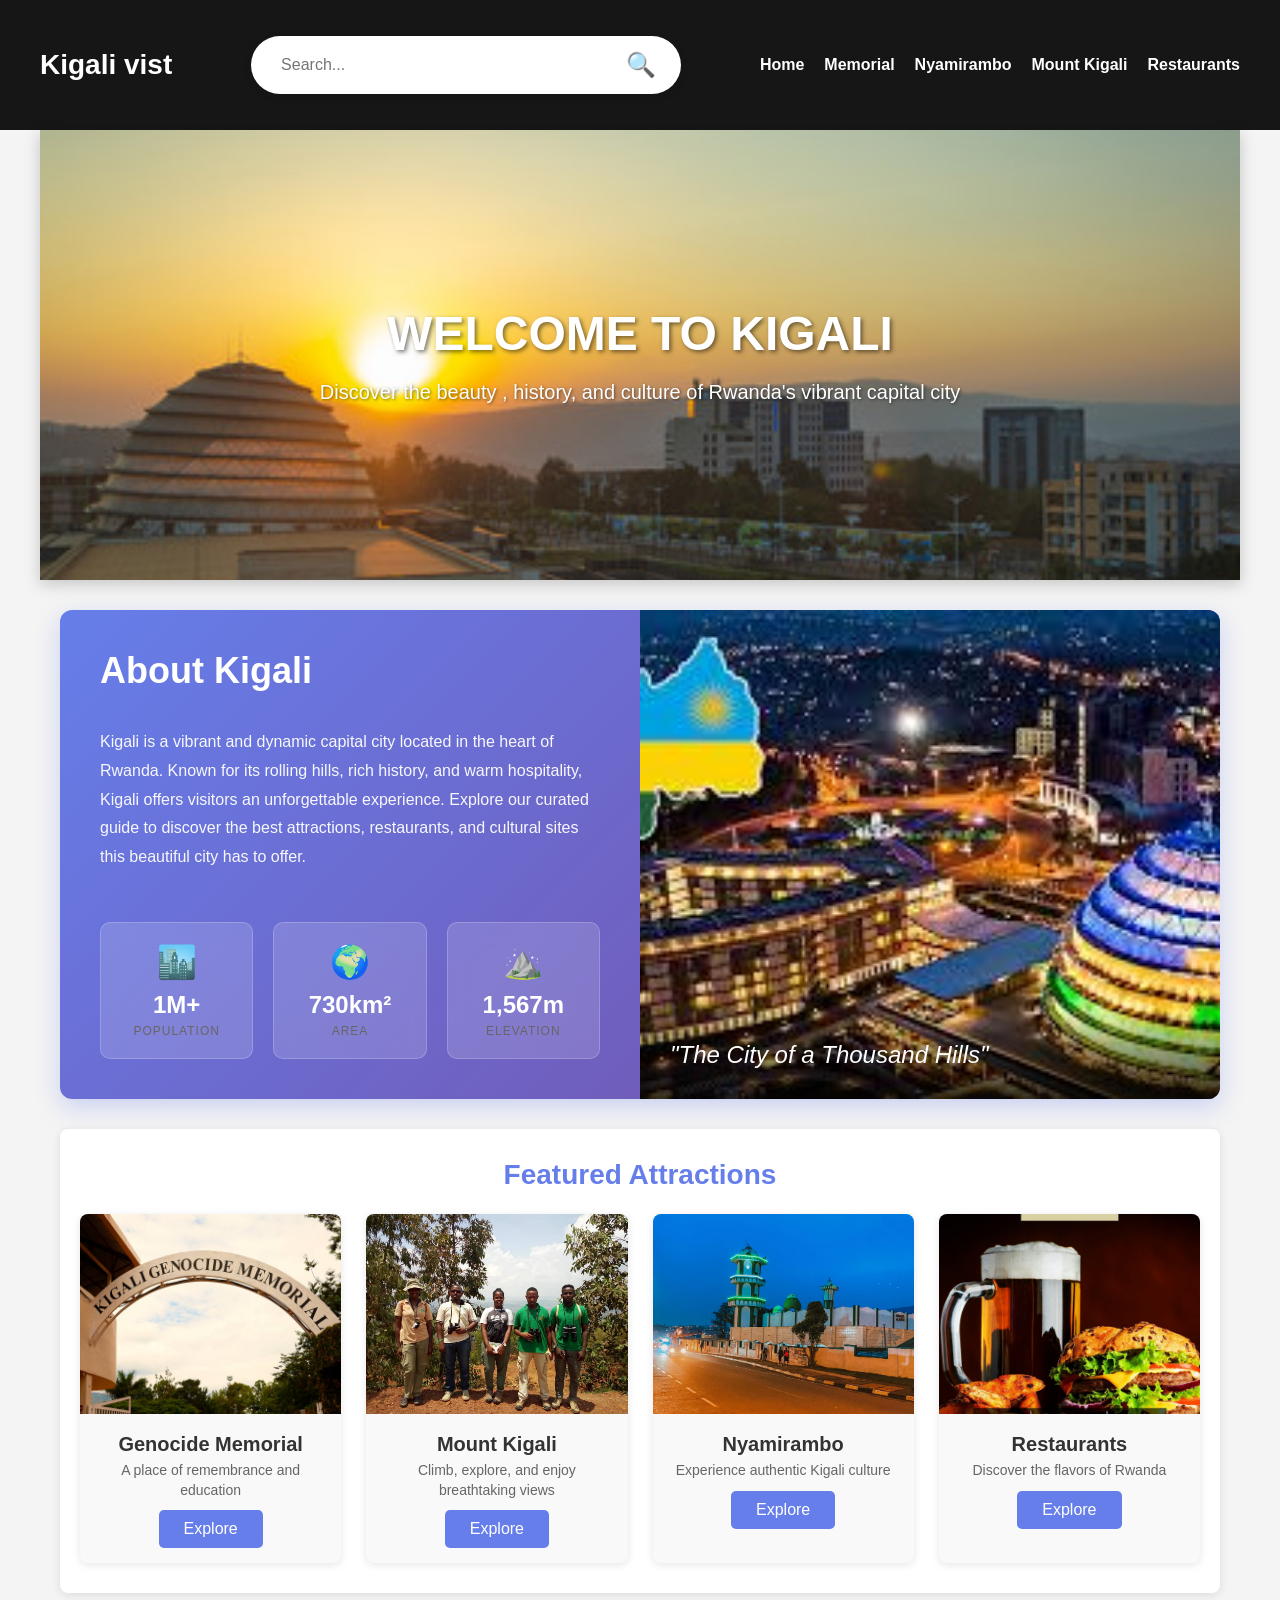
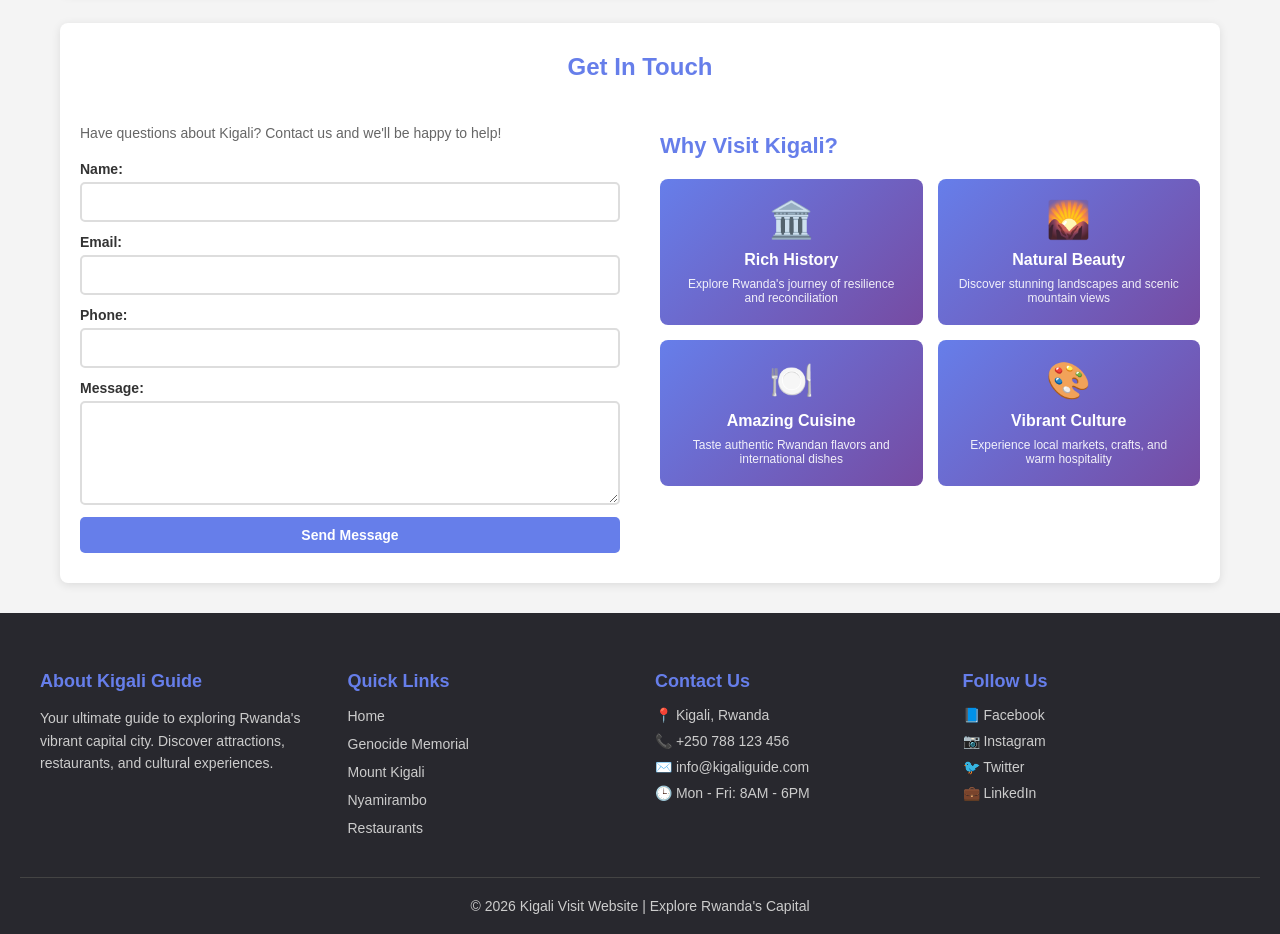
==== commit b10a6117: "new updates on home and nyamirambo pages" ====
--- a/index.html
+++ b/index.html
@@ -146,20 +146,7 @@
                             <p>Experience local markets, crafts, and warm hospitality</p>
                         </div>
                     </div>
-                    <div class="quick-stats">
-                        <div class="stat">
-                            <span class="stat-number">4+</span>
-                            <span class="stat-label">Top Attractions</span>
-                        </div>
-                        <div class="stat">
-                            <span class="stat-number">1.8K</span>
-                            <span class="stat-label">Elevation (m)</span>
-                        </div>
-                        <div class="stat">
-                            <span class="stat-number">25°C</span>
-                            <span class="stat-label">Avg Temperature</span>
-                        </div>
-                    </div>
+
                 </div>
             </div>
         </section>
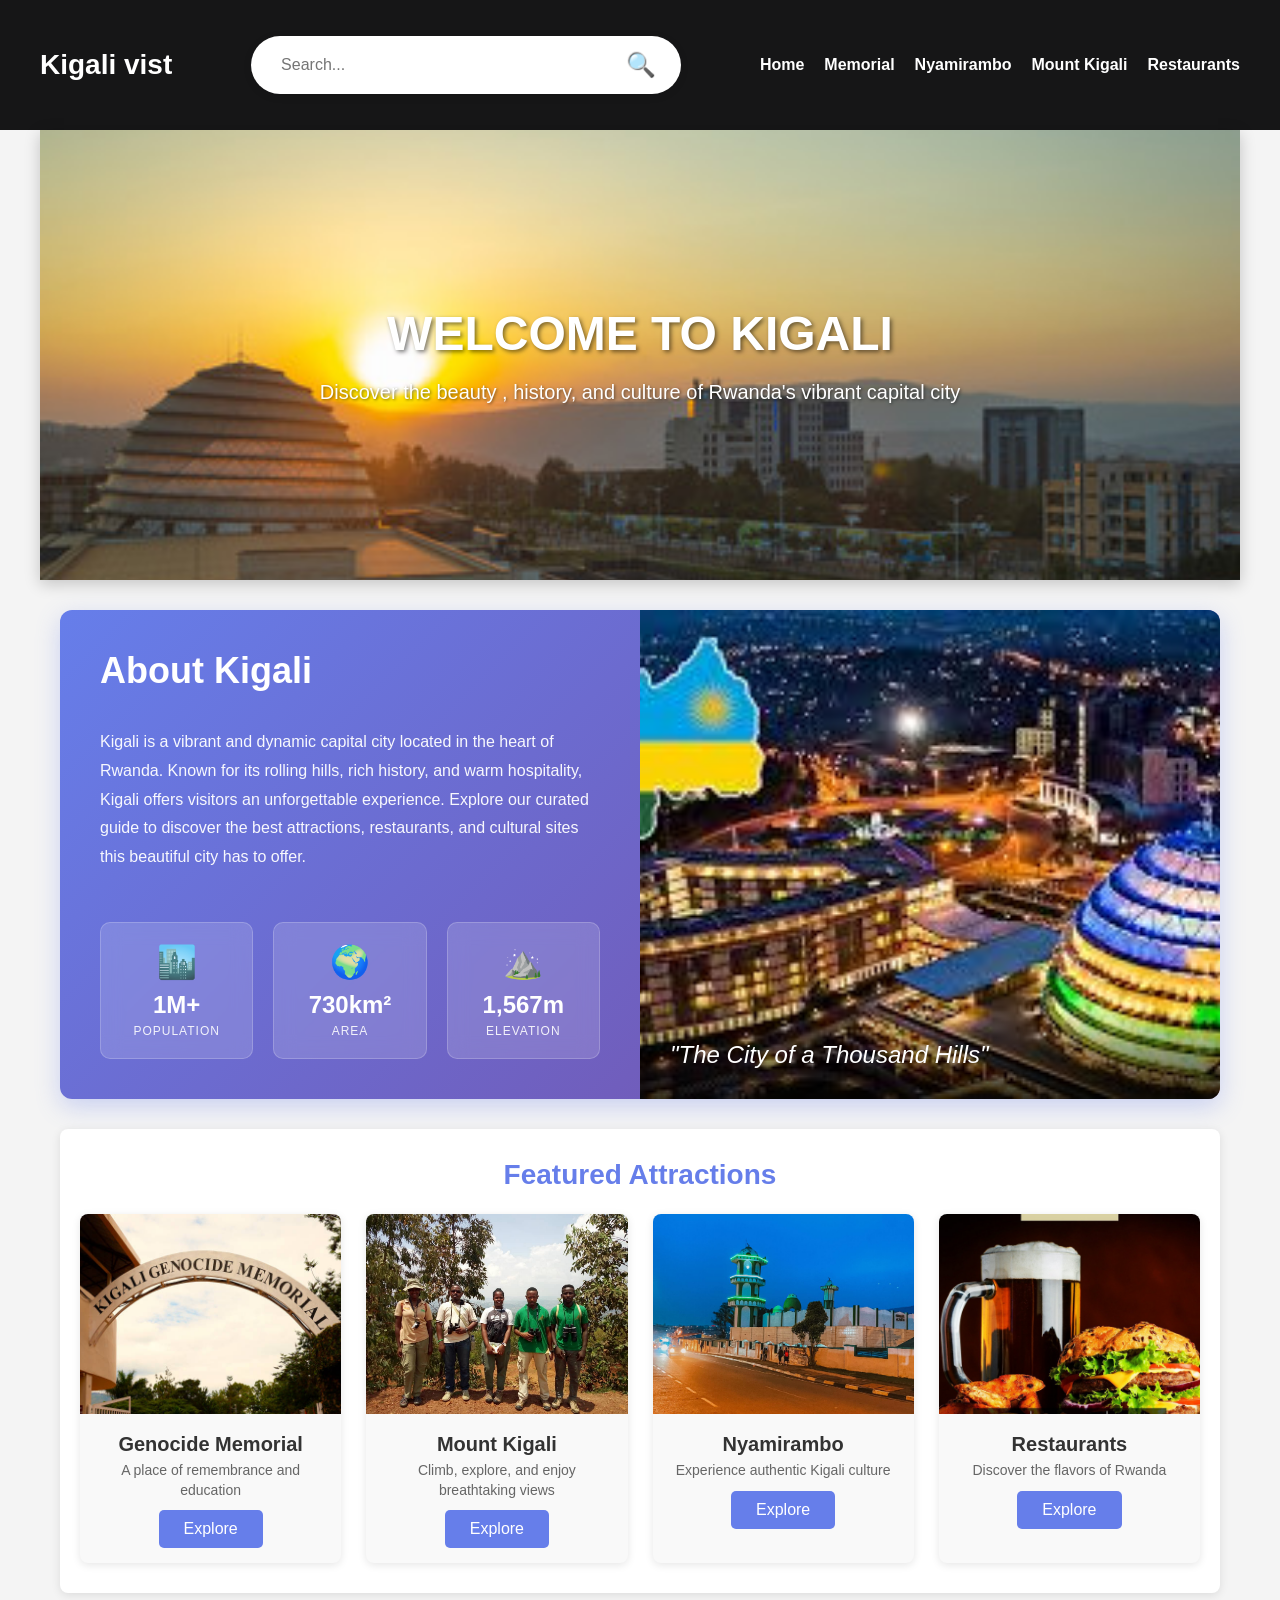
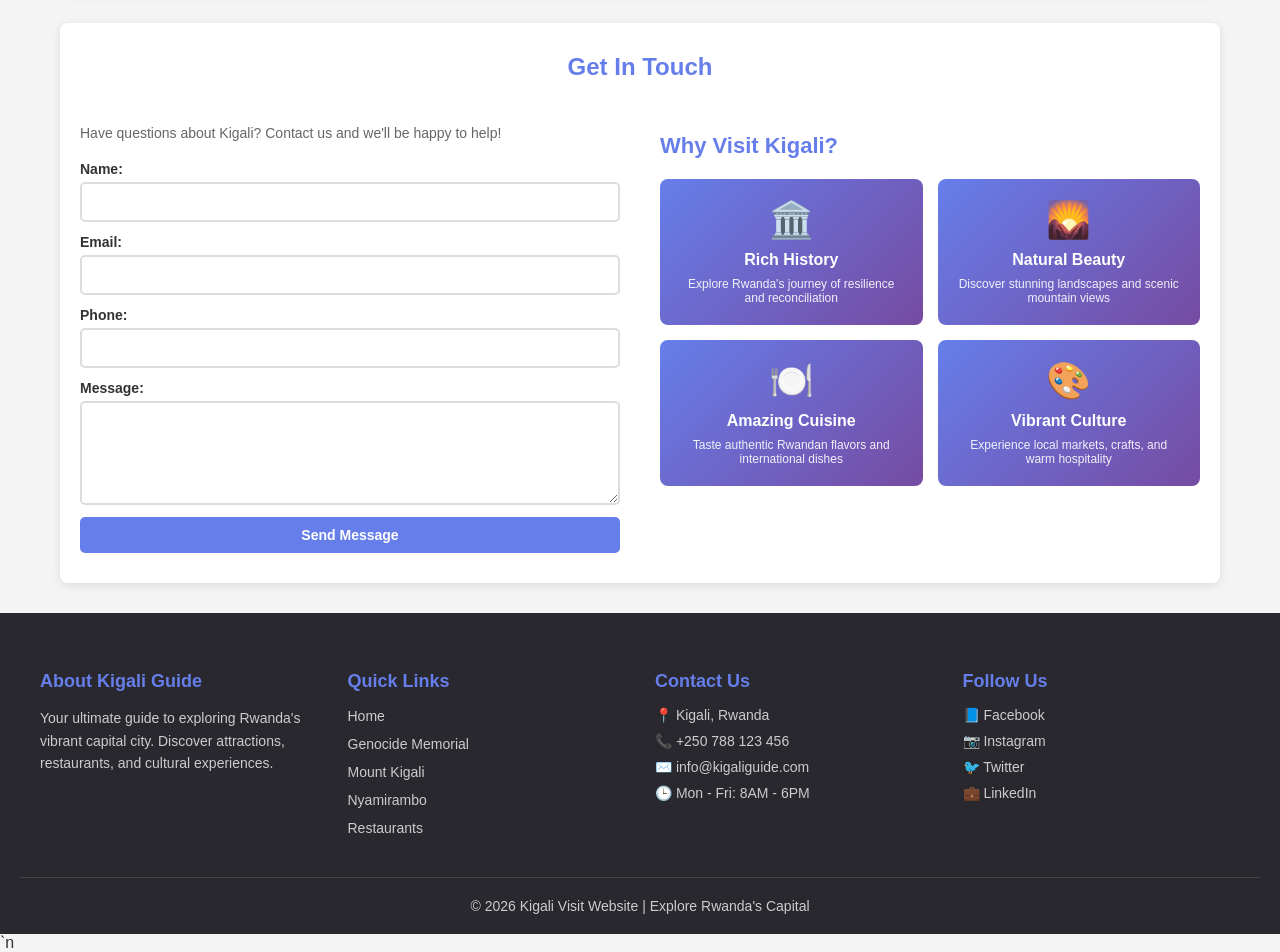
==== commit eabfe78b: "i removed duplicate properties and element" ====
--- a/index.html
+++ b/index.html
@@ -5,8 +5,6 @@
     <title>Kigali vist website</title>
     <link rel="stylesheet" href="index.css">
 </head>
-<body>
-
 <body>
 
 <div class="page-container">
@@ -151,8 +149,6 @@
             </div>
         </section>
     </main>
-    
-    
 
     <footer>
         <div class="footer-content">
@@ -199,11 +195,4 @@
 
 </div>
 
-</body>
-
-
-
-
-
-
-    +</body>`n</html>
--- a/index.css
+++ b/index.css
@@ -67,15 +67,7 @@
     color: white;
     text-decoration: none;
     font-weight: bold;
-    white-space: nowrap;
-}
-
-nav a {
-    color: white;
-    text-decoration: none;
-    font-weight: bold;
-}
-
+}
 
 nav a:hover {
     color: rgb(133, 186, 222);
@@ -288,14 +280,6 @@
     object-fit: cover;
 }
 
-.card .placeholder-image {
-    width: 100%;
-    height: 200px;
-    border: none;
-    border-radius: 0;
-    margin: 0;
-}
-
 .card h3 {
     color: #333;
     padding: 15px 10px 5px 10px;
@@ -448,74 +432,6 @@
     margin: 0;
     font-size: 12px;
     opacity: 0.9;
-}
-
-.quick-stats {
-    display: flex;
-    justify-content: space-around;
-    background-color: #f9f9f9;
-    padding: 20px;
-    border-radius: 8px;
-    border: 2px solid #667eea;
-}
-
-.stat {
-    text-align: center;
-}
-
-.stat-number {
-    display: block;
-    font-size: 28px;
-    font-weight: bold;
-    color: #667eea;
-    margin-bottom: 5px;
-}
-
-.stat-label {
-    display: block;
-    font-size: 12px;
-    color: #666;
-}
-
-@media (max-width: 768px) {
-    .form-container {
-        grid-template-columns: 1fr;
-        gap: 30px;
-    }
-    
-    .info-cards {
-        grid-template-columns: 1fr;
-    }
-    
-    .quick-stats {
-        flex-direction: column;
-        gap: 15px;
-    }
-}
-
-.placeholder {
-    background-color: #e8e8e8;
-    border: 2px dashed #999;
-    border-radius: 8px;
-    padding: 20px;
-    text-align: center;
-    color: #666;
-    margin: 15px 0;
-    font-size: 14px;
-}
-
-.placeholder-image {
-    background-color: #d3d3d3;
-    border: 2px dashed #999;
-    border-radius: 8px;
-    width: 100%;
-    height: 180px;
-    display: flex;
-    align-items: center;
-    justify-content: center;
-    color: #999;
-    font-size: 16px;
-    margin: 10px 0;
 }
 
 footer {
@@ -610,14 +526,6 @@
 }
 
 @media (max-width: 768px) {
-    .footer-content {
-        grid-template-columns: 1fr;
-        gap: 25px;
-    }
-}
-
-
-@media (max-width: 768px) {
     nav {
         flex-direction: column;
         padding: 15px;
@@ -708,9 +616,9 @@
         grid-template-columns: 1fr;
     }
     
-    .quick-stats {
-        flex-direction: column;
-        gap: 15px;
+    .footer-content {
+        grid-template-columns: 1fr;
+        gap: 25px;
     }
 }
 
